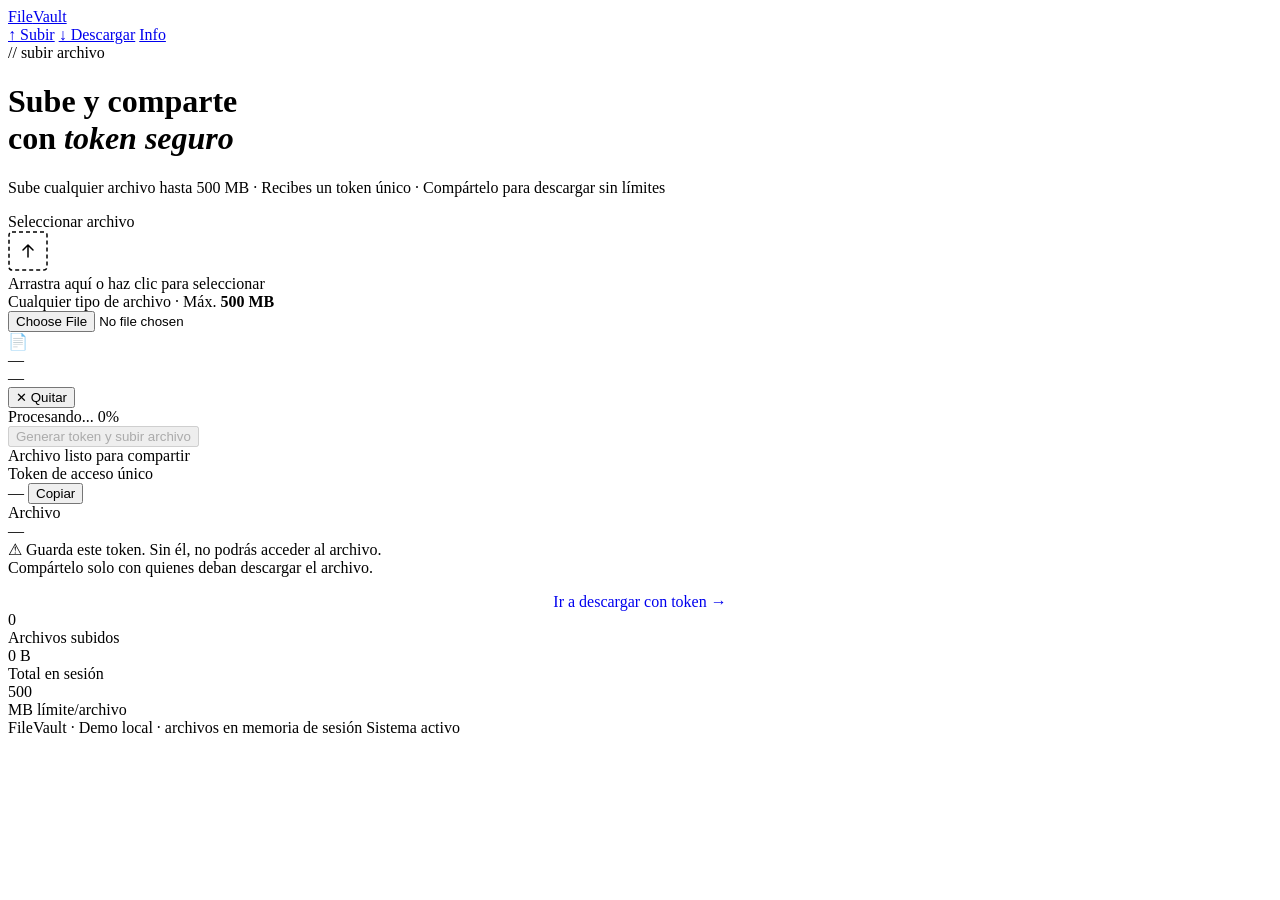
==== index.html @ 6f99c6dc "Add files via upload" ====
<!DOCTYPE html>
<html lang="es">
<head>
<meta charset="UTF-8">
<meta name="viewport" content="width=device-width, initial-scale=1.0">
<title>FileVault — Subir archivo</title>
<link rel="icon" href="assets/favicon.svg" type="image/svg+xml">
<link href="https://fonts.googleapis.com/css2?family=Space+Mono:wght@400;700&family=Syne:wght@400;700;800&display=swap" rel="stylesheet">
<link rel="stylesheet" href="css/styles.css">
</head>
<body>

<div class="bg-grid"></div>
<div class="container">

  <header class="header">
    <a href="index.html" class="logo">File<span>Vault</span></a>
    <nav class="nav">
      <a href="index.html" class="nav-link active">↑ Subir</a>
      <a href="pages/download.html" class="nav-link">↓ Descargar</a>
      <a href="pages/about.html" class="nav-link">Info</a>
    </nav>
  </header>

  <main>
    <div class="hero">
      <div class="hero-tag">// subir archivo</div>
      <h1 class="hero-title">Sube y comparte<br>con <em>token seguro</em></h1>
      <p class="hero-sub">Sube cualquier archivo hasta 500 MB · Recibes un token único · Compártelo para descargar sin límites</p>
    </div>

    <div class="card">
      <div class="card-title">Seleccionar archivo</div>

      <div class="dropzone" id="dropzone" onclick="document.getElementById('fileInput').click()">
        <div class="drop-icon">
          <svg width="40" height="40" viewBox="0 0 40 40" fill="none">
            <rect x="1" y="1" width="38" height="38" rx="3" stroke="currentColor" stroke-width="1.5" stroke-dasharray="4 3"/>
            <path d="M20 26V14M20 14L15 19M20 14L25 19" stroke="currentColor" stroke-width="1.5" stroke-linecap="round" stroke-linejoin="round"/>
          </svg>
        </div>
        <div class="drop-text">Arrastra aquí o haz clic para seleccionar</div>
        <div class="drop-sub">Cualquier tipo de archivo · Máx. <strong>500 MB</strong></div>
        <input type="file" id="fileInput" onchange="onFileSelect(event)">
      </div>

      <div class="file-info" id="fileInfo">
        <span class="file-icon" id="fileIcon">📄</span>
        <div class="file-details">
          <div class="file-name" id="fileName">—</div>
          <div class="file-size" id="fileSize">—</div>
        </div>
        <button class="file-remove" onclick="clearFile()">✕ Quitar</button>
      </div>

      <div class="progress-wrap" id="progressWrap">
        <div class="progress-label">
          <span id="progressStatus">Procesando...</span>
          <span id="progressPct">0%</span>
        </div>
        <div class="progress-bar"><div class="progress-fill" id="progressFill"></div></div>
      </div>

      <div class="msg msg-error" id="uploadError"></div>

      <button class="btn btn-primary" id="uploadBtn" disabled onclick="uploadFile()">
        <span>Generar token y subir archivo</span>
      </button>

      <div class="result-box" id="resultBox">
        <div class="result-title">Archivo listo para compartir</div>

        <div class="token-display">
          <div class="token-label">Token de acceso único</div>
          <div class="token-row">
            <span class="token-value" id="tokenValue">—</span>
            <button class="copy-btn" id="copyTokenBtn" onclick="copyToken()">Copiar</button>
          </div>
        </div>

        <div class="token-display">
          <div class="token-label">Archivo</div>
          <div class="token-value small" id="resultFileName">—</div>
        </div>

        <div class="result-warning">
          ⚠ Guarda este token. Sin él, no podrás acceder al archivo.<br>
          Compártelo solo con quienes deban descargar el archivo.
        </div>

        <a href="pages/download.html" class="btn btn-outline" style="margin-top:16px; display:block; text-align:center; text-decoration:none;">
          Ir a descargar con token →
        </a>
      </div>
    </div>

    <div class="stats-row">
      <div class="stat-card">
        <div class="stat-num" id="statFiles">0</div>
        <div class="stat-label">Archivos subidos</div>
      </div>
      <div class="stat-card">
        <div class="stat-num" id="statSize">0 B</div>
        <div class="stat-label">Total en sesión</div>
      </div>
      <div class="stat-card">
        <div class="stat-num">500</div>
        <div class="stat-label">MB límite/archivo</div>
      </div>
    </div>
  </main>

  <footer class="footer">
    <span>FileVault · Demo local · archivos en memoria de sesión</span>
    <span class="status-dot">Sistema activo</span>
  </footer>

</div>

<script src="js/vault.js"></script>
<script src="js/upload.js"></script>
</body>
</html>
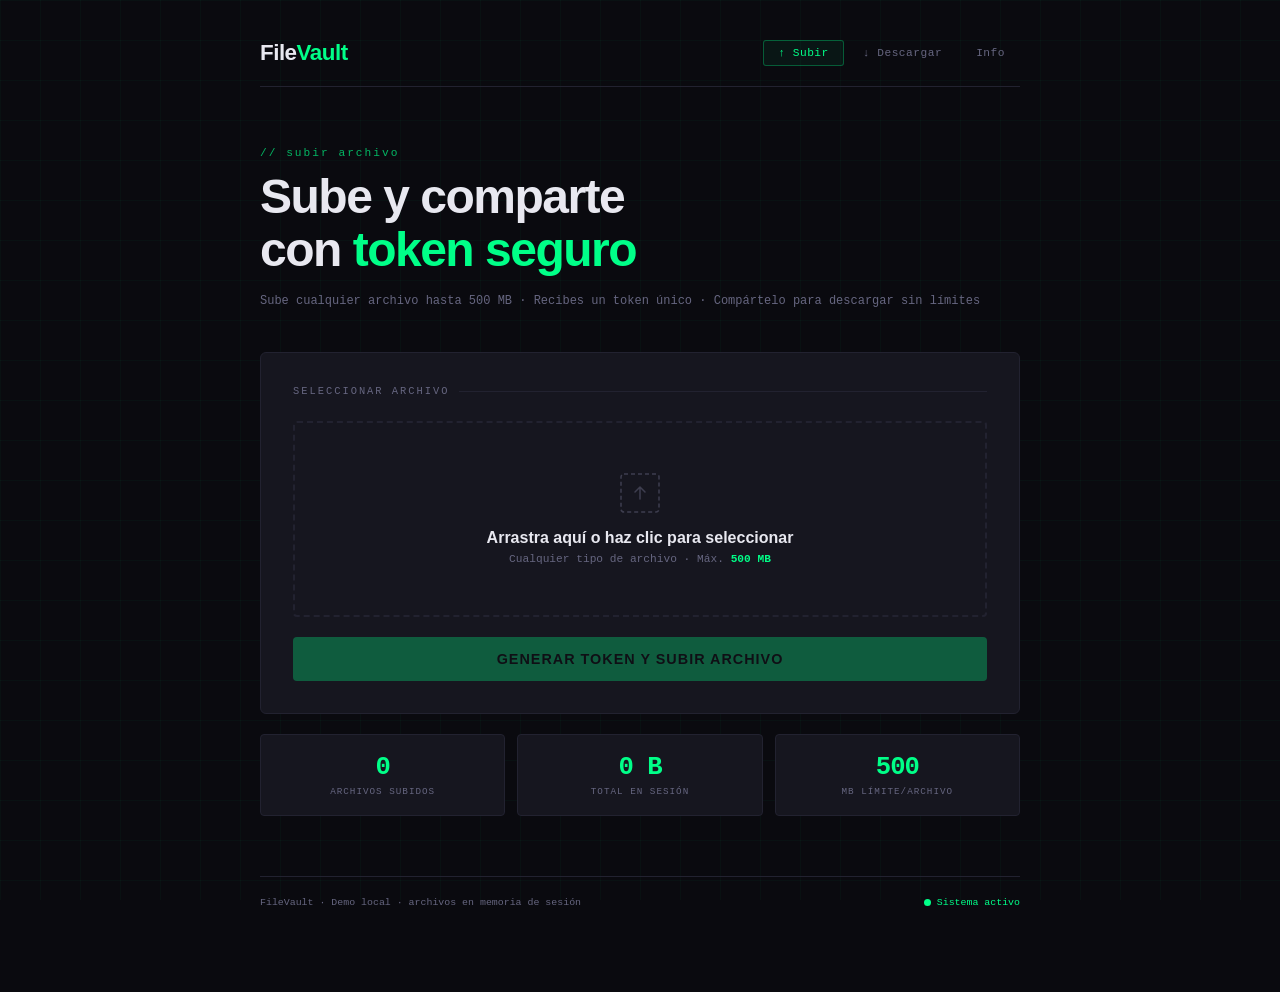
==== commit 36f8f841: "Add files via upload" ====
--- a/index.html
+++ b/index.html
@@ -4,12 +4,11 @@
 <meta charset="UTF-8">
 <meta name="viewport" content="width=device-width, initial-scale=1.0">
 <title>FileVault — Subir archivo</title>
-<link rel="icon" href="assets/favicon.svg" type="image/svg+xml">
+<link rel="icon" href="favicon.svg" type="image/svg+xml">
 <link href="https://fonts.googleapis.com/css2?family=Space+Mono:wght@400;700&family=Syne:wght@400;700;800&display=swap" rel="stylesheet">
-<link rel="stylesheet" href="css/styles.css">
+<link rel="stylesheet" href="styles.css">
 </head>
 <body>
-
 <div class="bg-grid"></div>
 <div class="container">
 
@@ -17,8 +16,8 @@
     <a href="index.html" class="logo">File<span>Vault</span></a>
     <nav class="nav">
       <a href="index.html" class="nav-link active">↑ Subir</a>
-      <a href="pages/download.html" class="nav-link">↓ Descargar</a>
-      <a href="pages/about.html" class="nav-link">Info</a>
+      <a href="download.html" class="nav-link">↓ Descargar</a>
+      <a href="about.html" class="nav-link">Info</a>
     </nav>
   </header>
 
@@ -69,7 +68,6 @@
 
       <div class="result-box" id="resultBox">
         <div class="result-title">Archivo listo para compartir</div>
-
         <div class="token-display">
           <div class="token-label">Token de acceso único</div>
           <div class="token-row">
@@ -77,18 +75,15 @@
             <button class="copy-btn" id="copyTokenBtn" onclick="copyToken()">Copiar</button>
           </div>
         </div>
-
         <div class="token-display">
           <div class="token-label">Archivo</div>
           <div class="token-value small" id="resultFileName">—</div>
         </div>
-
         <div class="result-warning">
           ⚠ Guarda este token. Sin él, no podrás acceder al archivo.<br>
           Compártelo solo con quienes deban descargar el archivo.
         </div>
-
-        <a href="pages/download.html" class="btn btn-outline" style="margin-top:16px; display:block; text-align:center; text-decoration:none;">
+        <a href="download.html" class="btn btn-outline" style="margin-top:16px;display:block;text-align:center;text-decoration:none;">
           Ir a descargar con token →
         </a>
       </div>
@@ -116,8 +111,7 @@
   </footer>
 
 </div>
-
-<script src="js/vault.js"></script>
-<script src="js/upload.js"></script>
+<script src="vault.js"></script>
+<script src="upload.js"></script>
 </body>
 </html>
--- a/styles.css
+++ b/styles.css
@@ -0,0 +1,760 @@
+/* ================================================
+   FileVault — styles.css
+   ================================================ */
+
+:root {
+  --bg: #0a0a0f;
+  --surface: #111118;
+  --border: #222230;
+  --accent: #00ff88;
+  --accent2: #0066ff;
+  --danger: #ff3355;
+  --text: #e8e8f0;
+  --muted: #666680;
+  --card: #16161f;
+  --card-hover: #1a1a26;
+}
+
+* { box-sizing: border-box; margin: 0; padding: 0; }
+
+body {
+  background: var(--bg);
+  color: var(--text);
+  font-family: 'Syne', sans-serif;
+  min-height: 100vh;
+  overflow-x: hidden;
+}
+
+/* ── Background grid ── */
+.bg-grid {
+  position: fixed;
+  inset: 0;
+  background-image:
+    linear-gradient(rgba(0,255,136,0.03) 1px, transparent 1px),
+    linear-gradient(90deg, rgba(0,255,136,0.03) 1px, transparent 1px);
+  background-size: 40px 40px;
+  pointer-events: none;
+  z-index: 0;
+}
+
+/* ── Layout ── */
+.container {
+  position: relative;
+  z-index: 1;
+  max-width: 800px;
+  margin: 0 auto;
+  padding: 40px 20px 80px;
+}
+
+/* ── Header ── */
+.header {
+  display: flex;
+  align-items: center;
+  justify-content: space-between;
+  margin-bottom: 60px;
+  padding-bottom: 20px;
+  border-bottom: 1px solid var(--border);
+}
+
+.logo {
+  font-size: 1.4rem;
+  font-weight: 800;
+  letter-spacing: -0.5px;
+  text-decoration: none;
+  color: var(--text);
+}
+
+.logo span { color: var(--accent); }
+
+.nav { display: flex; gap: 4px; }
+
+.nav-link {
+  font-family: 'Space Mono', monospace;
+  font-size: 0.7rem;
+  color: var(--muted);
+  text-decoration: none;
+  padding: 6px 14px;
+  border-radius: 3px;
+  letter-spacing: 0.5px;
+  transition: all 0.2s;
+  border: 1px solid transparent;
+}
+
+.nav-link:hover {
+  color: var(--text);
+  background: var(--surface);
+  border-color: var(--border);
+}
+
+.nav-link.active {
+  color: var(--accent);
+  border-color: rgba(0,255,136,0.3);
+  background: rgba(0,255,136,0.05);
+}
+
+/* ── Hero ── */
+.hero { margin-bottom: 40px; }
+
+.hero-tag {
+  font-family: 'Space Mono', monospace;
+  font-size: 0.7rem;
+  color: var(--accent);
+  letter-spacing: 2px;
+  margin-bottom: 12px;
+  opacity: 0.7;
+}
+
+.hero-title {
+  font-size: clamp(2rem, 5vw, 3rem);
+  font-weight: 800;
+  line-height: 1.1;
+  margin-bottom: 14px;
+  letter-spacing: -1.5px;
+}
+
+.hero-title em {
+  font-style: normal;
+  color: var(--accent);
+}
+
+.hero-sub {
+  color: var(--muted);
+  font-family: 'Space Mono', monospace;
+  font-size: 0.75rem;
+  line-height: 1.8;
+}
+
+/* ── Card ── */
+.card {
+  background: var(--card);
+  border: 1px solid var(--border);
+  border-radius: 6px;
+  padding: 32px;
+  margin-bottom: 20px;
+  animation: fadeUp 0.4s ease both;
+}
+
+@keyframes fadeUp {
+  from { opacity: 0; transform: translateY(12px); }
+  to   { opacity: 1; transform: translateY(0); }
+}
+
+.card-title {
+  font-size: 0.65rem;
+  font-family: 'Space Mono', monospace;
+  letter-spacing: 2px;
+  text-transform: uppercase;
+  color: var(--muted);
+  margin-bottom: 24px;
+  display: flex;
+  align-items: center;
+  gap: 10px;
+}
+
+.card-title::after {
+  content: '';
+  flex: 1;
+  height: 1px;
+  background: var(--border);
+}
+
+/* ── Dropzone ── */
+.dropzone {
+  border: 2px dashed var(--border);
+  border-radius: 4px;
+  padding: 50px 30px;
+  text-align: center;
+  cursor: pointer;
+  transition: all 0.25s;
+  position: relative;
+  overflow: hidden;
+}
+
+.dropzone:hover, .dropzone.dragover {
+  border-color: var(--accent);
+  background: rgba(0,255,136,0.03);
+}
+
+.dropzone.dragover::after {
+  content: '';
+  position: absolute;
+  inset: 0;
+  background: rgba(0,255,136,0.05);
+  animation: pulse 1s infinite;
+}
+
+@keyframes pulse {
+  0%, 100% { opacity: 0.5; }
+  50% { opacity: 1; }
+}
+
+.drop-icon {
+  display: flex;
+  justify-content: center;
+  margin-bottom: 16px;
+  color: var(--muted);
+  opacity: 0.5;
+  transition: all 0.25s;
+}
+
+.dropzone:hover .drop-icon { opacity: 0.9; color: var(--accent); }
+
+.drop-text {
+  font-weight: 700;
+  font-size: 1rem;
+  margin-bottom: 6px;
+}
+
+.drop-sub {
+  font-family: 'Space Mono', monospace;
+  font-size: 0.7rem;
+  color: var(--muted);
+}
+
+.drop-sub strong { color: var(--accent); }
+
+input[type="file"] { display: none; }
+
+/* ── File info ── */
+.file-info {
+  display: none;
+  background: var(--surface);
+  border: 1px solid var(--border);
+  border-radius: 4px;
+  padding: 16px 20px;
+  margin-top: 16px;
+  align-items: center;
+  gap: 14px;
+}
+
+.file-info.visible { display: flex; }
+
+.file-icon { font-size: 1.8rem; flex-shrink: 0; }
+
+.file-details { flex: 1; min-width: 0; }
+
+.file-name {
+  font-weight: 700;
+  font-size: 0.9rem;
+  white-space: nowrap;
+  overflow: hidden;
+  text-overflow: ellipsis;
+}
+
+.file-size {
+  font-family: 'Space Mono', monospace;
+  font-size: 0.68rem;
+  color: var(--muted);
+  margin-top: 3px;
+}
+
+.file-remove {
+  background: none;
+  border: 1px solid var(--border);
+  color: var(--muted);
+  font-size: 0.7rem;
+  padding: 5px 10px;
+  border-radius: 3px;
+  cursor: pointer;
+  font-family: 'Space Mono', monospace;
+  transition: all 0.2s;
+  white-space: nowrap;
+}
+
+.file-remove:hover { border-color: var(--danger); color: var(--danger); }
+
+/* ── Progress ── */
+.progress-wrap { display: none; margin-top: 20px; }
+.progress-wrap.visible { display: block; }
+
+.progress-label {
+  font-family: 'Space Mono', monospace;
+  font-size: 0.68rem;
+  color: var(--muted);
+  margin-bottom: 8px;
+  display: flex;
+  justify-content: space-between;
+}
+
+.progress-bar {
+  height: 3px;
+  background: var(--border);
+  border-radius: 2px;
+  overflow: hidden;
+}
+
+.progress-fill {
+  height: 100%;
+  background: linear-gradient(90deg, var(--accent), var(--accent2));
+  width: 0%;
+  transition: width 0.3s ease;
+}
+
+/* ── Buttons ── */
+.btn {
+  display: block;
+  width: 100%;
+  margin-top: 20px;
+  padding: 14px;
+  font-family: 'Syne', sans-serif;
+  font-weight: 800;
+  font-size: 0.9rem;
+  letter-spacing: 1px;
+  text-transform: uppercase;
+  border-radius: 4px;
+  cursor: pointer;
+  transition: all 0.2s;
+  text-align: center;
+}
+
+.btn-primary {
+  background: var(--accent);
+  color: #000;
+  border: none;
+}
+
+.btn-primary:disabled { opacity: 0.3; cursor: not-allowed; transform: none !important; box-shadow: none !important; }
+
+.btn-primary:not(:disabled):hover {
+  background: #00e07a;
+  transform: translateY(-2px);
+  box-shadow: 0 8px 24px rgba(0,255,136,0.25);
+}
+
+.btn-secondary {
+  background: transparent;
+  color: var(--accent);
+  border: 2px solid var(--accent);
+}
+
+.btn-secondary:hover {
+  background: var(--accent);
+  color: #000;
+  box-shadow: 0 8px 24px rgba(0,255,136,0.2);
+}
+
+.btn-outline {
+  background: transparent;
+  color: var(--muted);
+  border: 1px solid var(--border);
+  font-size: 0.8rem;
+  padding: 10px;
+}
+
+.btn-outline:hover { border-color: var(--accent); color: var(--accent); background: rgba(0,255,136,0.04); }
+
+/* ── Messages ── */
+.msg {
+  display: none;
+  font-family: 'Space Mono', monospace;
+  font-size: 0.7rem;
+  padding: 12px 16px;
+  border-radius: 3px;
+  margin-top: 14px;
+  line-height: 1.7;
+}
+
+.msg.visible { display: block; }
+
+.msg-error  { background: rgba(255,51,85,0.08); border: 1px solid rgba(255,51,85,0.3); color: #ff6680; }
+.msg-success{ background: rgba(0,255,136,0.07); border: 1px solid rgba(0,255,136,0.3); color: var(--accent); }
+
+/* ── Result box ── */
+.result-box {
+  display: none;
+  margin-top: 28px;
+  background: rgba(0,255,136,0.04);
+  border: 1px solid rgba(0,255,136,0.25);
+  border-radius: 6px;
+  padding: 28px;
+  animation: fadeUp 0.4s ease;
+}
+
+.result-box.visible { display: block; }
+
+.result-title {
+  font-family: 'Space Mono', monospace;
+  font-size: 0.62rem;
+  letter-spacing: 2px;
+  text-transform: uppercase;
+  color: var(--accent);
+  margin-bottom: 20px;
+  display: flex;
+  align-items: center;
+  gap: 8px;
+}
+
+.result-title::before {
+  content: '✓';
+  display: inline-flex;
+  width: 18px; height: 18px;
+  background: var(--accent);
+  color: #000;
+  font-size: 0.6rem;
+  align-items: center;
+  justify-content: center;
+  border-radius: 50%;
+  font-weight: 700;
+  flex-shrink: 0;
+}
+
+.token-display {
+  background: var(--bg);
+  border: 1px solid var(--border);
+  border-radius: 4px;
+  padding: 14px 18px;
+  margin-bottom: 12px;
+}
+
+.token-display:last-of-type { margin-bottom: 0; }
+
+.token-label {
+  font-family: 'Space Mono', monospace;
+  font-size: 0.58rem;
+  color: var(--muted);
+  letter-spacing: 2px;
+  text-transform: uppercase;
+  margin-bottom: 8px;
+}
+
+.token-row {
+  display: flex;
+  align-items: center;
+  justify-content: space-between;
+  gap: 12px;
+}
+
+.token-value {
+  font-family: 'Space Mono', monospace;
+  font-size: 1.1rem;
+  font-weight: 700;
+  color: var(--accent);
+  letter-spacing: 3px;
+  word-break: break-all;
+}
+
+.token-value.small { font-size: 0.8rem; letter-spacing: 1px; color: var(--text); }
+
+.copy-btn {
+  background: none;
+  border: 1px solid rgba(0,255,136,0.3);
+  color: var(--accent);
+  font-family: 'Space Mono', monospace;
+  font-size: 0.62rem;
+  padding: 5px 12px;
+  border-radius: 3px;
+  cursor: pointer;
+  white-space: nowrap;
+  transition: all 0.2s;
+  flex-shrink: 0;
+}
+
+.copy-btn:hover { background: rgba(0,255,136,0.1); }
+.copy-btn.copied { color: #000; background: var(--accent); border-color: var(--accent); }
+
+.result-warning {
+  font-family: 'Space Mono', monospace;
+  font-size: 0.66rem;
+  color: var(--muted);
+  line-height: 1.8;
+  padding: 12px 16px;
+  border-left: 2px solid rgba(0,255,136,0.4);
+  background: rgba(0,255,136,0.02);
+  border-radius: 0 3px 3px 0;
+  margin-top: 16px;
+}
+
+/* ── Stats ── */
+.stats-row {
+  display: grid;
+  grid-template-columns: repeat(3, 1fr);
+  gap: 12px;
+  margin-top: 8px;
+}
+
+.stat-card {
+  background: var(--card);
+  border: 1px solid var(--border);
+  border-radius: 4px;
+  padding: 18px;
+  text-align: center;
+}
+
+.stat-num {
+  font-size: 1.6rem;
+  font-weight: 800;
+  color: var(--accent);
+  font-family: 'Space Mono', monospace;
+  letter-spacing: -1px;
+}
+
+.stat-label {
+  font-family: 'Space Mono', monospace;
+  font-size: 0.58rem;
+  color: var(--muted);
+  letter-spacing: 1px;
+  text-transform: uppercase;
+  margin-top: 4px;
+}
+
+/* ── Download input ── */
+.input-group { margin-bottom: 16px; }
+
+.input-label {
+  font-family: 'Space Mono', monospace;
+  font-size: 0.62rem;
+  letter-spacing: 2px;
+  text-transform: uppercase;
+  color: var(--muted);
+  margin-bottom: 8px;
+  display: block;
+}
+
+.token-input-wrap { position: relative; }
+
+.token-input {
+  width: 100%;
+  background: var(--bg);
+  border: 1px solid var(--border);
+  border-radius: 4px;
+  color: var(--text);
+  font-family: 'Space Mono', monospace;
+  font-size: 1rem;
+  letter-spacing: 3px;
+  padding: 14px 48px 14px 16px;
+  outline: none;
+  transition: border-color 0.2s, box-shadow 0.2s;
+}
+
+.token-input:focus {
+  border-color: var(--accent);
+  box-shadow: 0 0 0 3px rgba(0,255,136,0.08);
+}
+
+.token-input::placeholder { color: var(--muted); letter-spacing: 1px; }
+
+.token-input-icon {
+  position: absolute;
+  right: 14px;
+  top: 50%;
+  transform: translateY(-50%);
+  font-size: 1.1rem;
+  opacity: 0.4;
+  pointer-events: none;
+}
+
+/* ── File found ── */
+.file-found-box {
+  display: none;
+  background: rgba(0,255,136,0.04);
+  border: 1px solid rgba(0,255,136,0.2);
+  border-radius: 4px;
+  padding: 16px 20px;
+  margin: 16px 0;
+  animation: fadeUp 0.3s ease;
+}
+
+.file-found-box.visible { display: block; }
+
+.found-header { display: flex; align-items: center; gap: 14px; }
+
+.found-icon { font-size: 2rem; flex-shrink: 0; }
+
+.found-name {
+  font-weight: 700;
+  font-size: 0.9rem;
+  word-break: break-all;
+}
+
+.found-size {
+  font-family: 'Space Mono', monospace;
+  font-size: 0.68rem;
+  color: var(--muted);
+  margin-top: 4px;
+}
+
+/* ── Info box (how it works) ── */
+.info-box {
+  background: var(--card);
+  border: 1px solid var(--border);
+  border-radius: 6px;
+  padding: 28px 32px;
+  margin-top: 8px;
+}
+
+.info-box-title {
+  font-family: 'Space Mono', monospace;
+  font-size: 0.62rem;
+  letter-spacing: 2px;
+  text-transform: uppercase;
+  color: var(--muted);
+  margin-bottom: 20px;
+}
+
+.steps { display: flex; flex-direction: column; gap: 20px; }
+
+.step { display: flex; gap: 18px; align-items: flex-start; }
+
+.step-num {
+  font-family: 'Space Mono', monospace;
+  font-size: 1.1rem;
+  font-weight: 700;
+  color: var(--accent);
+  opacity: 0.4;
+  flex-shrink: 0;
+  line-height: 1.3;
+}
+
+.step-text { display: flex; flex-direction: column; gap: 3px; }
+
+.step-text strong { font-size: 0.95rem; }
+
+.step-text span {
+  font-family: 'Space Mono', monospace;
+  font-size: 0.68rem;
+  color: var(--muted);
+  line-height: 1.7;
+}
+
+/* ── About page ── */
+.about-grid { display: grid; gap: 16px; }
+
+.about-text {
+  font-family: 'Space Mono', monospace;
+  font-size: 0.72rem;
+  color: var(--muted);
+  line-height: 1.9;
+  margin-bottom: 12px;
+}
+
+.about-text:last-child { margin-bottom: 0; }
+
+.limits-list { display: flex; flex-direction: column; gap: 14px; }
+
+.limit-item { display: flex; gap: 14px; align-items: flex-start; }
+
+.limit-icon {
+  width: 28px; height: 28px;
+  border-radius: 3px;
+  display: flex; align-items: center; justify-content: center;
+  font-size: 0.75rem;
+  font-weight: 700;
+  flex-shrink: 0;
+}
+
+.limit-warn { background: rgba(255,170,0,0.1); color: #ffaa00; border: 1px solid rgba(255,170,0,0.2); }
+.limit-ok   { background: rgba(0,255,136,0.1); color: var(--accent); border: 1px solid rgba(0,255,136,0.2); }
+.limit-info { background: rgba(0,102,255,0.1); color: #66aaff; border: 1px solid rgba(0,102,255,0.2); }
+
+.limit-item strong { font-size: 0.85rem; display: block; margin-bottom: 2px; }
+.limit-item span { font-family: 'Space Mono', monospace; font-size: 0.65rem; color: var(--muted); line-height: 1.6; }
+
+.token-example {
+  display: flex;
+  align-items: center;
+  gap: 8px;
+  margin: 16px 0 20px;
+  justify-content: center;
+}
+
+.token-seg {
+  font-family: 'Space Mono', monospace;
+  font-size: 1.4rem;
+  font-weight: 700;
+  color: var(--accent);
+  background: var(--bg);
+  border: 1px solid rgba(0,255,136,0.3);
+  padding: 8px 14px;
+  border-radius: 4px;
+  letter-spacing: 4px;
+}
+
+.token-dash { color: var(--muted); font-weight: 700; font-size: 1.2rem; }
+
+.file-tree {
+  background: var(--bg);
+  border: 1px solid var(--border);
+  border-radius: 4px;
+  padding: 16px 18px;
+  font-family: 'Space Mono', monospace;
+  font-size: 0.72rem;
+  line-height: 2;
+}
+
+.tree-root { color: var(--accent); font-weight: 700; }
+.tree-l1 { color: var(--text); padding-left: 14px; }
+.tree-l2 { color: var(--muted); padding-left: 28px; }
+
+.tech-grid {
+  display: grid;
+  grid-template-columns: 1fr 1fr;
+  gap: 12px;
+}
+
+.tech-item {
+  font-family: 'Space Mono', monospace;
+  font-size: 0.68rem;
+  color: var(--muted);
+  display: flex;
+  align-items: center;
+  gap: 10px;
+}
+
+.tech-badge {
+  background: rgba(0,102,255,0.1);
+  border: 1px solid rgba(0,102,255,0.25);
+  color: #66aaff;
+  padding: 3px 8px;
+  border-radius: 3px;
+  font-size: 0.62rem;
+  white-space: nowrap;
+  flex-shrink: 0;
+}
+
+/* ── Footer ── */
+.footer {
+  margin-top: 60px;
+  padding-top: 20px;
+  border-top: 1px solid var(--border);
+  display: flex;
+  justify-content: space-between;
+  align-items: center;
+  flex-wrap: wrap;
+  gap: 10px;
+}
+
+.footer span {
+  font-family: 'Space Mono', monospace;
+  font-size: 0.62rem;
+  color: var(--muted);
+}
+
+.status-dot {
+  display: inline-flex;
+  align-items: center;
+  gap: 6px;
+  color: var(--accent) !important;
+}
+
+.status-dot::before {
+  content: '';
+  width: 7px; height: 7px;
+  background: var(--accent);
+  border-radius: 50%;
+  animation: blink 2s infinite;
+}
+
+@keyframes blink {
+  0%, 100% { opacity: 1; }
+  50% { opacity: 0.15; }
+}
+
+/* ── Responsive ── */
+@media (max-width: 540px) {
+  .stats-row { grid-template-columns: 1fr 1fr; }
+  .hero-title { font-size: 2rem; }
+  .card { padding: 20px; }
+  .tech-grid { grid-template-columns: 1fr; }
+  .token-seg { font-size: 1rem; padding: 6px 10px; }
+  .header { flex-direction: column; gap: 16px; align-items: flex-start; }
+}
